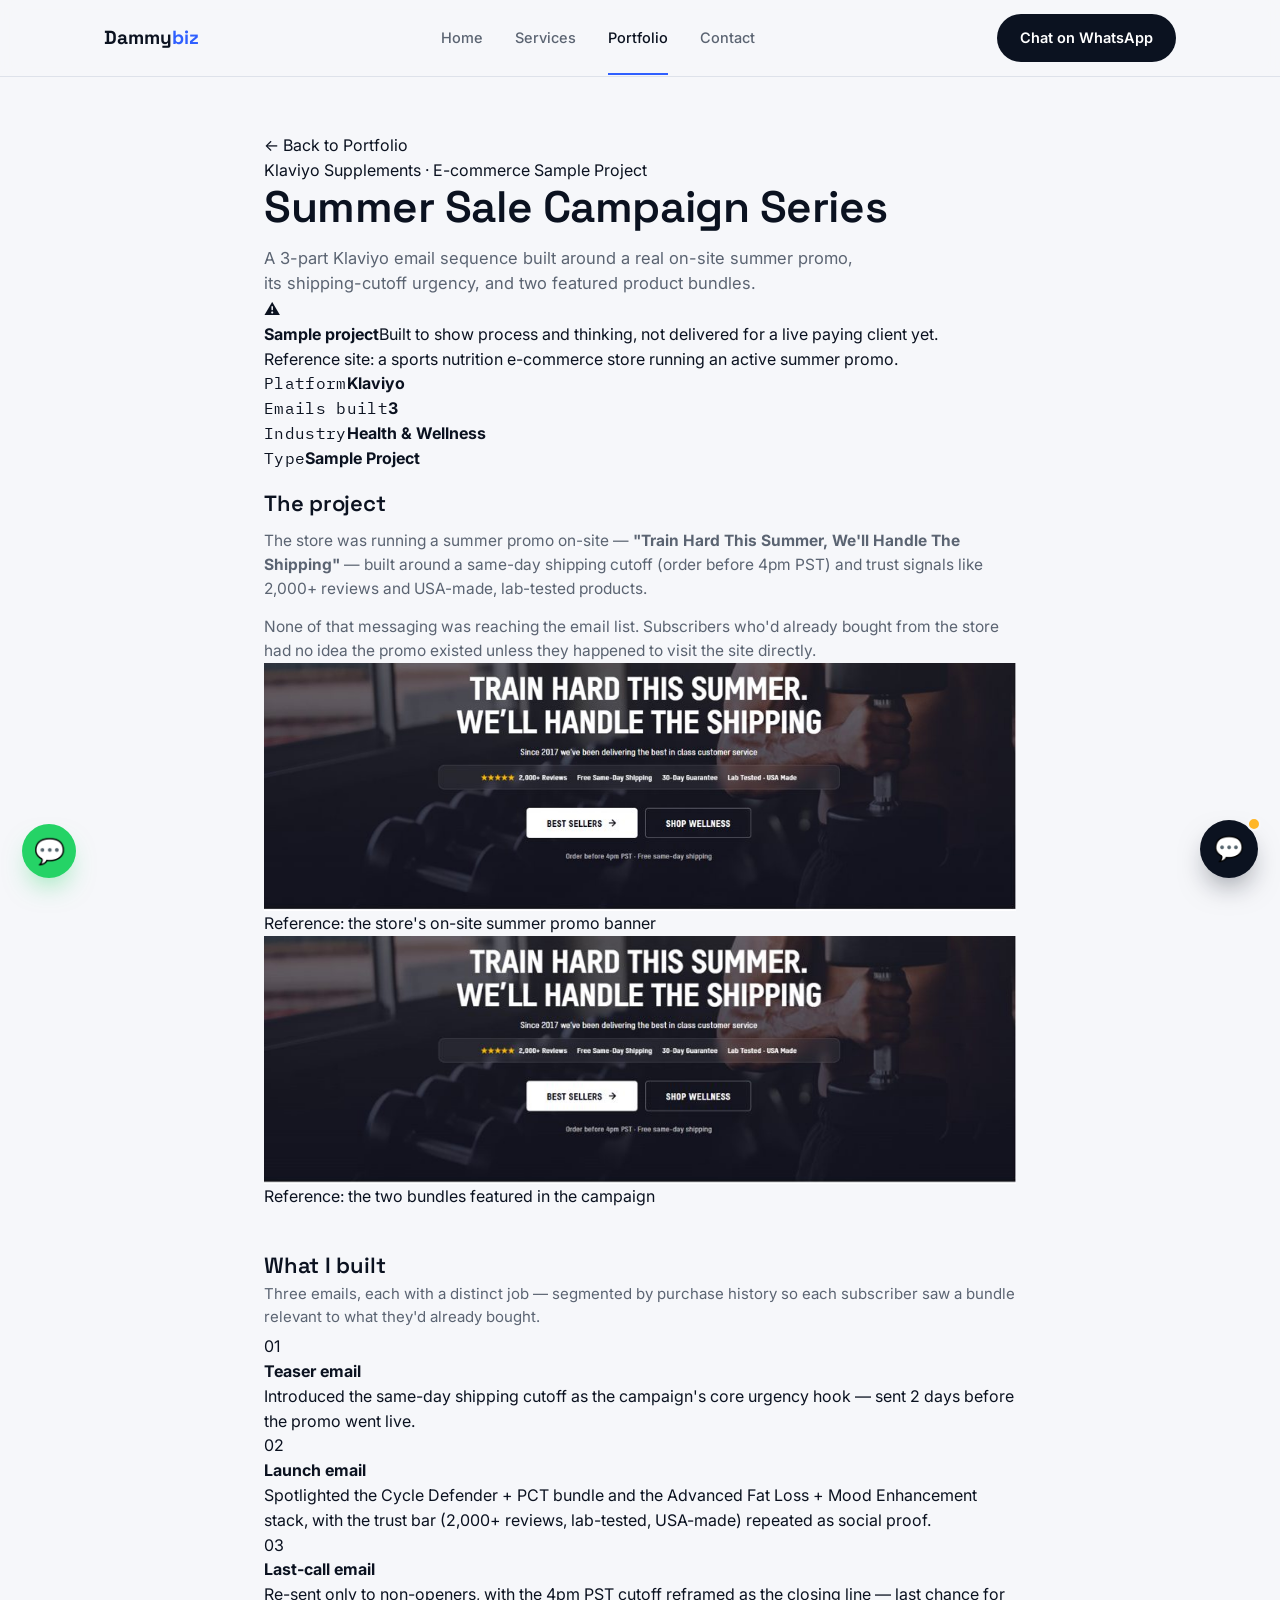
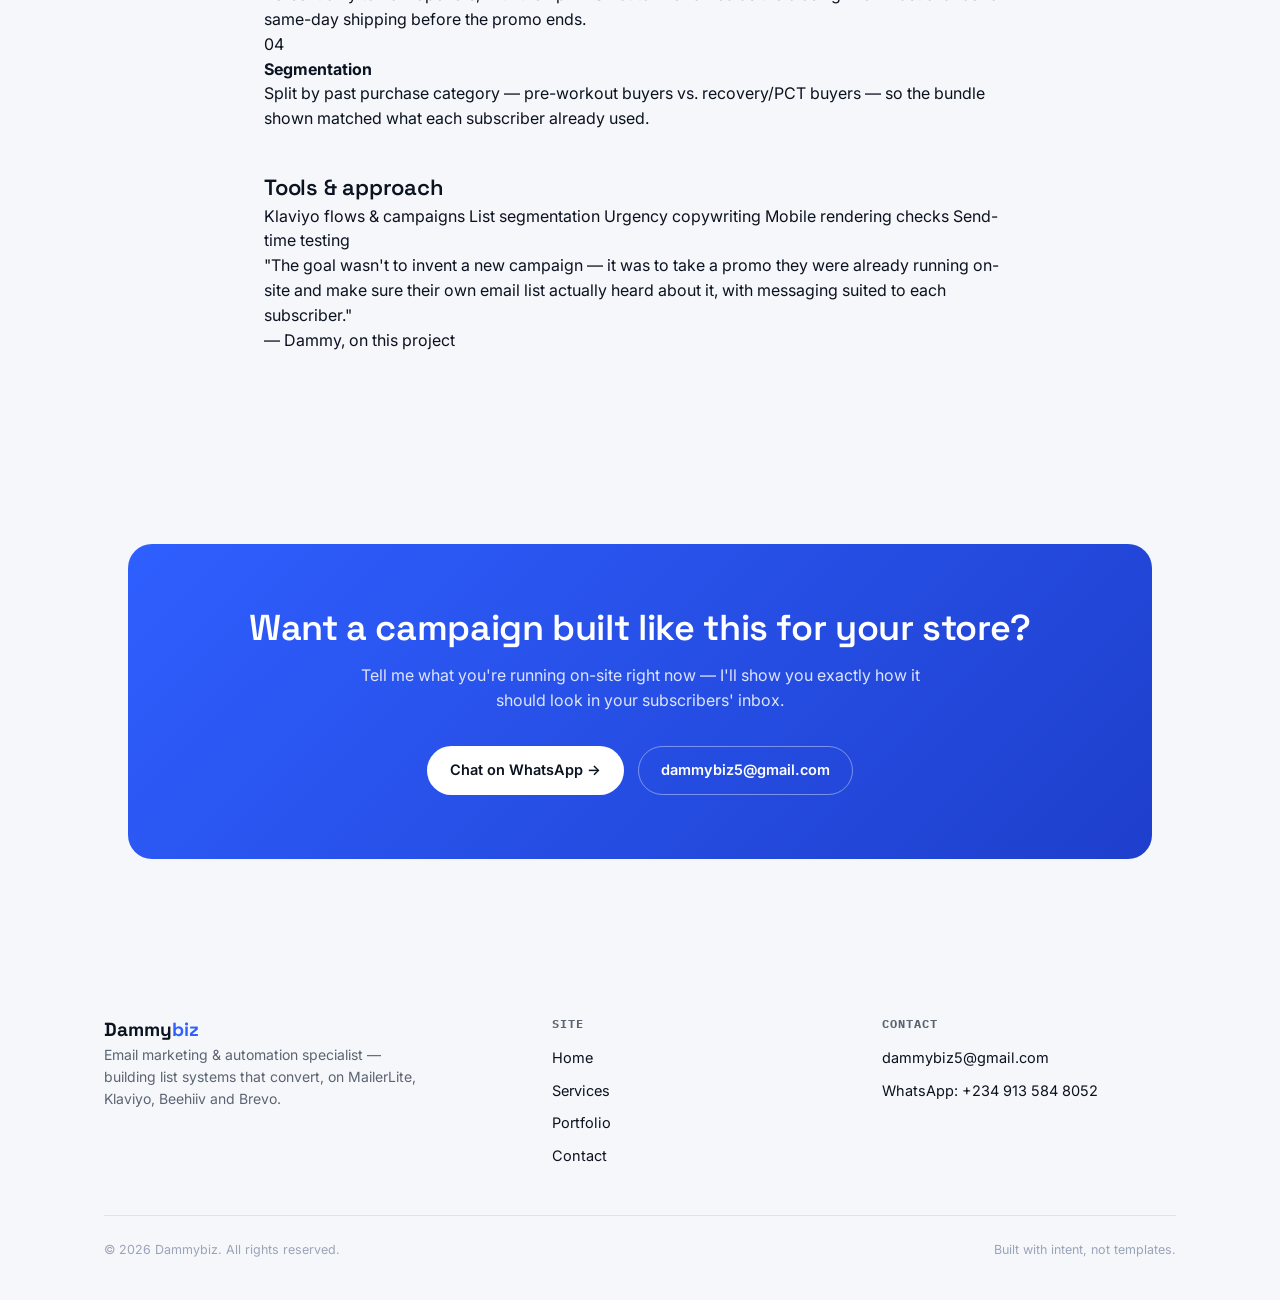
==== case-study-summer-campaign.html @ 9caca661 "Add files via upload" ====
<!DOCTYPE html>
<html lang="en">
<head>
<meta charset="UTF-8">
<meta name="viewport" content="width=device-width, initial-scale=1.0">
<title>Case Study: Summer Sale Campaign Series — Dammybiz</title>
<meta name="description" content="How a live on-site summer promo became a 3-part Klaviyo email campaign for a sports nutrition e-commerce store.">
<link rel="preconnect" href="https://fonts.googleapis.com">
<link rel="preconnect" href="https://fonts.gstatic.com" crossorigin>
<link href="https://fonts.googleapis.com/css2?family=Space+Grotesk:wght@400;500;600;700&family=Inter:wght@400;500;600;700&family=IBM+Plex+Mono:wght@400;500&display=swap" rel="stylesheet">
<link rel="stylesheet" href="styles.css">
</head>
<body>

<header>
  <nav class="wrap">
    <a href="index.html" class="logo">Dammy<span>biz</span></a>
    <div class="nav-links">
      <a href="index.html">Home</a>
      <a href="services.html">Services</a>
      <a href="portfolio.html" class="active">Portfolio</a>
      <a href="contact.html">Contact</a>
    </div>
    <a href="https://wa.me/2349135848052" class="btn btn-primary nav-cta">Chat on WhatsApp</a>
  </nav>
</header>

<section class="page-hero">
  <div class="wrap" style="max-width:800px;">
    <a href="portfolio.html" class="back-link">← Back to Portfolio</a>

    <div class="cs-tags">
      <span class="tag">Klaviyo</span>
      <span class="tag">Supplements · E-commerce</span>
      <span class="tag warn">Sample Project</span>
    </div>

    <h1>Summer Sale Campaign Series</h1>
    <p>A 3-part Klaviyo email sequence built around a real on-site summer promo, its shipping-cutoff urgency, and two featured product bundles.</p>

    <div class="sample-banner">
      <span>⚠️</span>
      <div><strong>Sample project</strong>Built to show process and thinking, not delivered for a live paying client yet. Reference site: a sports nutrition e-commerce store running an active summer promo.</div>
    </div>

    <div class="stat-row">
      <div class="stat-cell"><span class="mono">Platform</span><strong>Klaviyo</strong></div>
      <div class="stat-cell"><span class="mono">Emails built</span><strong>3</strong></div>
      <div class="stat-cell"><span class="mono">Industry</span><strong>Health &amp; Wellness</strong></div>
      <div class="stat-cell"><span class="mono">Type</span><strong>Sample Project</strong></div>
    </div>
  </div>
</section>

<section style="padding-top:0;">
  <div class="wrap" style="max-width:800px;">

    <h2 style="font-size:22px;margin-bottom:14px;">The project</h2>
    <p style="color:var(--slate);font-size:15.5px;margin-bottom:14px;">The store was running a summer promo on-site — <strong>"Train Hard This Summer, We'll Handle The Shipping"</strong> — built around a same-day shipping cutoff (order before 4pm PST) and trust signals like 2,000+ reviews and USA-made, lab-tested products.</p>
    <p style="color:var(--slate);font-size:15.5px;">None of that messaging was reaching the email list. Subscribers who'd already bought from the store had no idea the promo existed unless they happened to visit the site directly.</p>

    <div class="cs-shot">
      <img src="[data-uri]" alt="Prime Sports Nutrition summer promo hero banner">
    </div>
    <div class="cs-shot-cap">Reference: the store's on-site summer promo banner</div>

    <div class="cs-shot">
      <img src="[data-uri]" alt="Prime Sports Nutrition bundle product pages">
    </div>
    <div class="cs-shot-cap">Reference: the two bundles featured in the campaign</div>

    <h2 style="font-size:22px;margin:44px 0 4px;">What I built</h2>
    <p style="color:var(--slate);font-size:15px;margin-bottom:6px;">Three emails, each with a distinct job — segmented by purchase history so each subscriber saw a bundle relevant to what they'd already bought.</p>

    <div class="built-grid">
      <div class="built-item">
        <div class="num">01</div>
        <div><strong>Teaser email</strong><p>Introduced the same-day shipping cutoff as the campaign's core urgency hook — sent 2 days before the promo went live.</p></div>
      </div>
      <div class="built-item">
        <div class="num">02</div>
        <div><strong>Launch email</strong><p>Spotlighted the Cycle Defender + PCT bundle and the Advanced Fat Loss + Mood Enhancement stack, with the trust bar (2,000+ reviews, lab-tested, USA-made) repeated as social proof.</p></div>
      </div>
      <div class="built-item">
        <div class="num">03</div>
        <div><strong>Last-call email</strong><p>Re-sent only to non-openers, with the 4pm PST cutoff reframed as the closing line — last chance for same-day shipping before the promo ends.</p></div>
      </div>
      <div class="built-item">
        <div class="num">04</div>
        <div><strong>Segmentation</strong><p>Split by past purchase category — pre-workout buyers vs. recovery/PCT buyers — so the bundle shown matched what each subscriber already used.</p></div>
      </div>
    </div>

    <h2 style="font-size:22px;margin:44px 0 4px;">Tools &amp; approach</h2>
    <div class="chip-row">
      <span class="chip">Klaviyo flows &amp; campaigns</span>
      <span class="chip">List segmentation</span>
      <span class="chip">Urgency copywriting</span>
      <span class="chip">Mobile rendering checks</span>
      <span class="chip">Send-time testing</span>
    </div>

    <div class="cs-quote">
      <p>"The goal wasn't to invent a new campaign — it was to take a promo they were already running on-site and make sure their own email list actually heard about it, with messaging suited to each subscriber."</p>
      <div class="who">— Dammy, on this project</div>
    </div>

  </div>
</section>

<section id="contact-teaser">
  <div class="wrap">
    <div class="booking">
      <div class="booking-inner">
        <h2>Want a campaign built like this for your store?</h2>
        <p>Tell me what you're running on-site right now — I'll show you exactly how it should look in your subscribers' inbox.</p>
        <div class="booking-ctas">
          <a href="https://wa.me/2349135848052" class="btn btn-primary">Chat on WhatsApp →</a>
          <a href="mailto:dammybiz5@gmail.com" class="btn btn-ghost">dammybiz5@gmail.com</a>
        </div>
      </div>
    </div>
  </div>
</section>

<footer>
  <div class="wrap">
    <div class="footer-grid">
      <div>
        <a href="index.html" class="logo">Dammy<span>biz</span></a>
        <p>Email marketing &amp; automation specialist — building list systems that convert, on MailerLite, Klaviyo, Beehiiv and Brevo.</p>
      </div>
      <div>
        <h4>Site</h4>
        <ul>
          <li><a href="index.html">Home</a></li>
          <li><a href="services.html">Services</a></li>
          <li><a href="portfolio.html">Portfolio</a></li>
          <li><a href="contact.html">Contact</a></li>
        </ul>
      </div>
      <div>
        <h4>Contact</h4>
        <ul>
          <li><a href="mailto:dammybiz5@gmail.com">dammybiz5@gmail.com</a></li>
          <li><a href="https://wa.me/2349135848052">WhatsApp: +234 913 584 8052</a></li>
        </ul>
      </div>
    </div>
    <div class="footer-bottom">
      <span>© 2026 Dammybiz. All rights reserved.</span>
      <span>Built with intent, not templates.</span>
    </div>
  </div>
</footer>

<a href="https://wa.me/2349135848052" class="wa-float" aria-label="Chat on WhatsApp">💬</a>

<button class="chat-toggle" id="chatToggle" aria-label="Open chat">
  💬<span class="badge-ping"></span>
</button>

<div class="chat-panel" id="chatPanel">
  <div class="chat-head">
    <div class="av"><img src="dammy.jpg" alt="Dammy"></div>
    <div class="info">
      <strong>Dammybiz</strong>
      <span>Usually replies within a few hours</span>
    </div>
    <button class="chat-close" id="chatClose" aria-label="Close chat">✕</button>
  </div>
  <div class="chat-body" id="chatBody">
    <div class="msg bot">Hey 👋 I'm Dammy's assistant. Ask me about email marketing services, platforms, pricing or timelines — or hit WhatsApp for a real-time chat with Dammy himself.</div>
  </div>
  <div class="chat-input-row">
    <input type="text" id="chatInput" placeholder="Type a message..." autocomplete="off">
    <button class="chat-send" id="chatSend" aria-label="Send message">➤</button>
  </div>
</div>

<script src="script.js"></script>
</body>
</html>
---- styles.css ----
:root{
    --ink:#0B1220;
    --paper:#F6F7FA;
    --paper-2:#EEF1F6;
    --indigo:#2F5FFF;
    --indigo-dark:#1E3FCC;
    --amber:#FFB627;
    --slate:#5B6472;
    --line:#DEE2EA;
    --white:#FFFFFF;
    --radius:14px;
  }
  *{box-sizing:border-box;margin:0;padding:0;}
  html{scroll-behavior:smooth;}
  body{
    background:var(--paper);
    color:var(--ink);
    font-family:'Inter',sans-serif;
    line-height:1.55;
    -webkit-font-smoothing:antialiased;
  }
  h1,h2,h3{
    font-family:'Space Grotesk',sans-serif;
    font-weight:600;
    letter-spacing:-0.01em;
    line-height:1.12;
  }
  .mono{
    font-family:'IBM Plex Mono',monospace;
    letter-spacing:0.02em;
  }
  a{color:inherit;text-decoration:none;}
  img{max-width:100%;display:block;}
  .wrap{max-width:1120px;margin:0 auto;padding:0 24px;}
  .eyebrow{
    font-family:'IBM Plex Mono',monospace;
    font-size:12.5px;
    text-transform:uppercase;
    letter-spacing:0.12em;
    color:var(--indigo);
    display:flex;
    align-items:center;
    gap:8px;
    margin-bottom:16px;
  }
  .eyebrow::before{content:"";width:7px;height:7px;border-radius:50%;background:var(--amber);flex:none;}

  /* NAV */
  header{
    position:sticky;top:0;z-index:50;
    background:rgba(246,247,250,0.86);
    backdrop-filter:blur(10px);
    border-bottom:1px solid var(--line);
  }
  nav.wrap{
    display:flex;align-items:center;justify-content:space-between;
    height:76px;
  }
  .logo{
    font-family:'Space Grotesk',sans-serif;
    font-weight:700;font-size:19px;
  }
  .logo span{color:var(--indigo);}
  .nav-links{display:flex;gap:32px;font-size:14.5px;font-weight:500;color:var(--slate);}
  .nav-links a:hover{color:var(--ink);}
  .btn{
    display:inline-flex;align-items:center;gap:8px;
    padding:12px 22px;
    border-radius:999px;
    font-weight:600;font-size:14.5px;
    cursor:pointer;border:1px solid transparent;
    transition:transform .15s ease, box-shadow .15s ease, background .15s ease;
    white-space:nowrap;
  }
  .btn-primary{background:var(--ink);color:var(--white);}
  .btn-primary:hover{background:var(--indigo-dark);transform:translateY(-1px);}
  .btn-ghost{background:transparent;color:var(--ink);border-color:var(--line);}
  .btn-ghost:hover{border-color:var(--ink);}
  .nav-cta{display:none;}
  @media(min-width:860px){.nav-cta{display:inline-flex;}}
  .nav-links{display:none;}
  @media(min-width:860px){.nav-links{display:flex;}}

  /* HERO */
  .hero{padding:72px 0 100px;position:relative;overflow:hidden;}
  .hero::before{
    content:"";position:absolute;top:-160px;right:-160px;width:520px;height:520px;
    background:radial-gradient(circle, rgba(47,95,255,0.10), transparent 70%);
    pointer-events:none;
  }
  .hero-grid{display:grid;grid-template-columns:1fr;gap:56px;align-items:center;}
  @media(min-width:940px){.hero-grid{grid-template-columns:1.05fr 0.95fr;}}
  .hero h1{font-size:clamp(34px,5vw,54px);margin-bottom:22px;}
  .hero h1 em{
    font-style:normal;color:var(--indigo);
    position:relative;
  }
  .hero p.lead{font-size:18px;color:var(--slate);max-width:520px;margin-bottom:34px;}
  .hero-ctas{display:flex;flex-wrap:wrap;gap:14px;margin-bottom:44px;}
  .trust-row{display:flex;flex-wrap:wrap;gap:28px;}
  .trust-item{display:flex;flex-direction:column;gap:2px;}
  .trust-item .mono{font-size:12px;color:var(--slate);text-transform:uppercase;}
  .trust-item strong{font-family:'Space Grotesk',sans-serif;font-size:15px;}

  /* hero visual: inbox mockup */
  .inbox-card{
    background:var(--white);
    border:1px solid var(--line);
    border-radius:20px;
    padding:22px;
    box-shadow:0 24px 60px -20px rgba(11,18,32,0.18);
    position:relative;
  }
  .inbox-head{display:flex;align-items:center;justify-content:space-between;margin-bottom:16px;}
  .inbox-head .dots{display:flex;gap:6px;}
  .inbox-head .dots span{width:9px;height:9px;border-radius:50%;background:var(--line);}
  .inbox-head .mono{font-size:12px;color:var(--slate);}
  .mail-row{
    display:flex;gap:14px;align-items:flex-start;
    padding:14px 12px;border-radius:12px;
    border:1px solid transparent;
  }
  .mail-row + .mail-row{border-top:1px solid var(--paper-2);}
  .mail-row.active{background:var(--paper-2);border-color:var(--line);}
  .mail-avatar{
    width:36px;height:36px;border-radius:9px;flex:none;
    background:var(--indigo);color:#fff;
    display:flex;align-items:center;justify-content:center;
    font-family:'Space Grotesk',sans-serif;font-weight:700;font-size:14px;
  }
  .mail-body{flex:1;min-width:0;}
  .mail-top{display:flex;justify-content:space-between;gap:8px;}
  .mail-sender{font-weight:600;font-size:13.5px;}
  .mail-time{font-size:11.5px;color:var(--slate);flex:none;}
  .mail-subject{font-size:13.5px;margin-top:2px;color:var(--ink);}
  .mail-preview{font-size:12.5px;color:var(--slate);margin-top:2px;white-space:nowrap;overflow:hidden;text-overflow:ellipsis;}
  .pill{
    display:inline-flex;align-items:center;gap:6px;
    font-family:'IBM Plex Mono',monospace;font-size:11px;
    padding:4px 9px;border-radius:999px;margin-top:10px;
    background:rgba(47,95,255,0.10);color:var(--indigo-dark);
  }
  .pill.gold{background:rgba(255,182,39,0.18);color:#8A5B00;}
  .headshot-tag{
    position:absolute;bottom:-18px;left:24px;
    display:flex;align-items:center;gap:10px;
    background:var(--ink);color:#fff;padding:8px 14px 8px 8px;
    border-radius:999px;box-shadow:0 14px 30px -12px rgba(11,18,32,0.5);
  }
  .headshot-tag img{width:34px;height:34px;border-radius:50%;object-fit:cover;object-position:top;}
  .headshot-tag .txt{font-size:12.5px;line-height:1.2;}
  .headshot-tag .txt strong{display:block;font-size:13px;}

  /* HERO PHOTO */
  .hero-visual{position:relative;padding:0 10px 40px;}
  .photo-frame{
    border-radius:24px;overflow:hidden;
    aspect-ratio:4/5;
    background:linear-gradient(160deg, var(--indigo) 0%, var(--ink) 100%);
    box-shadow:0 30px 70px -24px rgba(11,18,32,0.35);
  }
  .photo-frame img{width:100%;height:100%;object-fit:cover;object-position:top center;}
  .float-badge{
    position:absolute;top:22px;right:-6px;
    background:#fff;border:1px solid var(--line);
    padding:9px 16px;border-radius:999px;
    font-family:'IBM Plex Mono',monospace;font-size:12px;font-weight:500;
    display:flex;align-items:center;gap:8px;
    box-shadow:0 14px 30px -14px rgba(11,18,32,0.3);
  }
  .dot-live{width:8px;height:8px;border-radius:50%;background:#22C55E;flex:none;box-shadow:0 0 0 4px rgba(34,197,94,0.18);}
  .float-card.mini-inbox{
    position:absolute;left:-18px;bottom:14px;width:min(280px,72%);
    background:#fff;border:1px solid var(--line);border-radius:16px;
    padding:12px;box-shadow:0 24px 50px -20px rgba(11,18,32,0.28);
  }
  @media(max-width:520px){
    .float-card.mini-inbox{left:8px;right:8px;width:auto;}
    .float-badge{right:8px;}
  }

  section{padding:96px 0;}
  .section-head{max-width:640px;margin-bottom:52px;}
  .section-head h2{font-size:clamp(26px,3.4vw,38px);}
  .section-head p{color:var(--slate);font-size:16px;margin-top:14px;}

  /* ABOUT / PHOTO */
  .about{background:var(--white);border-top:1px solid var(--line);}
  .about-grid{display:grid;grid-template-columns:1fr;gap:44px;align-items:center;}
  @media(min-width:900px){.about-grid{grid-template-columns:0.8fr 1.2fr;}}
  .about-photo{position:relative;max-width:360px;}
  .about-photo img{
    width:100%;aspect-ratio:4/5;object-fit:cover;object-position:top;
    border-radius:20px;border:1px solid var(--line);
    box-shadow:0 30px 70px -30px rgba(11,18,32,0.35);
  }
  .about-photo .badge{
    position:absolute;bottom:-16px;right:-16px;
    background:var(--ink);color:#fff;padding:10px 16px;border-radius:14px;
    font-family:'IBM Plex Mono',monospace;font-size:12px;
    box-shadow:0 14px 30px -12px rgba(11,18,32,0.5);
  }
  .about-copy h2{font-size:clamp(24px,3.2vw,32px);margin-bottom:16px;}
  .about-copy p{color:var(--slate);font-size:15.5px;margin-bottom:14px;max-width:520px;}
  .about-copy .sign{font-family:'Space Grotesk',sans-serif;font-weight:600;margin-top:18px;}

  .nav-links a.active{color:var(--ink);position:relative;}
  .nav-links a.active::after{content:"";position:absolute;left:0;right:0;bottom:-26px;height:2px;background:var(--indigo);}

  /* PORTFOLIO */
  .page-hero{padding:56px 0 20px;}
  .page-hero h1{font-size:clamp(30px,4.4vw,44px);margin-bottom:14px;}
  .page-hero p{color:var(--slate);font-size:16.5px;max-width:600px;}
  .portfolio-grid{display:grid;grid-template-columns:1fr;gap:22px;}
  @media(min-width:720px){.portfolio-grid{grid-template-columns:repeat(2,1fr);}}
  .portfolio-card{
    border:1px solid var(--line);border-radius:var(--radius);overflow:hidden;background:var(--white);
  }
  .portfolio-thumb{
    height:170px;display:flex;align-items:center;justify-content:center;
    background:linear-gradient(135deg,#2F5FFF,#0B1220);color:rgba(255,255,255,0.85);
    font-family:'IBM Plex Mono',monospace;font-size:12px;letter-spacing:0.08em;text-transform:uppercase;
    border-bottom:1px dashed rgba(255,255,255,0.25);
  }
  .portfolio-body{padding:22px 22px 24px;}
  .portfolio-body .tag{
    font-family:'IBM Plex Mono',monospace;font-size:11px;color:var(--indigo-dark);
    background:rgba(47,95,255,0.08);display:inline-block;padding:3px 8px;border-radius:6px;margin-bottom:12px;
  }
  .portfolio-body h3{font-size:17.5px;margin-bottom:8px;}
  .portfolio-body p{color:var(--slate);font-size:14px;}

  /* PROBLEM */
  .problem{background:var(--white);border-top:1px solid var(--line);border-bottom:1px solid var(--line);}
  .problem-grid{display:grid;grid-template-columns:1fr;gap:20px;}
  @media(min-width:760px){.problem-grid{grid-template-columns:repeat(3,1fr);}}
  .problem-card{
    background:var(--paper);border:1px solid var(--line);border-radius:var(--radius);
    padding:28px 24px;
  }
  .problem-card .tag{
    font-family:'IBM Plex Mono',monospace;font-size:11px;color:#B4300F;
    background:rgba(180,48,15,0.08);display:inline-block;padding:3px 8px;border-radius:6px;margin-bottom:16px;
  }
  .problem-card h3{font-size:18px;margin-bottom:10px;}
  .problem-card p{color:var(--slate);font-size:14.5px;}

  /* SERVICES */
  .service-grid{display:grid;grid-template-columns:1fr;gap:18px;}
  @media(min-width:700px){.service-grid{grid-template-columns:repeat(2,1fr);}}
  @media(min-width:1020px){.service-grid{grid-template-columns:repeat(3,1fr);}}
  .service-card{
    background:var(--white);border:1px solid var(--line);border-radius:var(--radius);
    padding:28px 24px;transition:transform .18s ease, box-shadow .18s ease, border-color .18s ease;
  }
  .service-card:hover{transform:translateY(-3px);box-shadow:0 20px 40px -24px rgba(11,18,32,0.25);border-color:#c9cfdb;}
  .service-num{font-family:'IBM Plex Mono',monospace;font-size:12px;color:var(--indigo);margin-bottom:14px;}
  .service-card h3{font-size:17.5px;margin-bottom:10px;}
  .service-card p{color:var(--slate);font-size:14.5px;}
  .platform-strip{
    margin-top:56px;padding-top:36px;border-top:1px solid var(--line);
    display:flex;flex-wrap:wrap;align-items:center;gap:14px 30px;
  }
  .platform-strip .mono{font-size:12px;color:var(--slate);text-transform:uppercase;}
  .platform-strip strong{font-family:'Space Grotesk',sans-serif;font-size:16px;}

  /* WHY */
  .why{background:var(--ink);color:#fff;}
  .why .section-head p{color:#9AA4B8;}
  .why-grid{display:grid;grid-template-columns:1fr;gap:44px;align-items:center;}
  @media(min-width:900px){.why-grid{grid-template-columns:1fr 1fr;}}
  .why-list{display:flex;flex-direction:column;gap:20px;}
  .why-item{display:flex;gap:14px;align-items:flex-start;}
  .why-item .check{
    width:22px;height:22px;border-radius:50%;background:var(--indigo);flex:none;
    display:flex;align-items:center;justify-content:center;font-size:12px;margin-top:2px;
  }
  .why-item p{color:#C7CEDC;font-size:15px;}
  .why-item strong{display:block;color:#fff;font-size:15.5px;margin-bottom:2px;}
  .why-quote{
    background:#131C2E;border:1px solid #263049;border-radius:var(--radius);padding:30px;
  }
  .why-quote p{font-size:16px;color:#DCE1EC;font-style:italic;}
  .why-quote .who{margin-top:18px;font-size:13px;color:#8891A4;font-style:normal;}

  /* TESTIMONIALS PLACEHOLDER */
  .testimonial-grid{display:grid;grid-template-columns:1fr;gap:18px;}
  @media(min-width:760px){.testimonial-grid{grid-template-columns:repeat(3,1fr);}}
  .testimonial-card{
    border:1.5px dashed var(--line);border-radius:var(--radius);
    padding:30px 24px;text-align:center;color:var(--slate);
    display:flex;flex-direction:column;align-items:center;gap:10px;
  }
  .testimonial-card .icon{width:34px;height:34px;border-radius:50%;background:var(--paper-2);display:flex;align-items:center;justify-content:center;font-size:15px;}
  .testimonial-card p{font-size:13.5px;}
  .testimonial-card .mono{font-size:11px;color:#9AA4B8;}

  /* FAQ */
  .faq{background:var(--white);border-top:1px solid var(--line);}
  .faq-list{max-width:760px;}
  .faq-item{border-bottom:1px solid var(--line);}
  .faq-q{
    width:100%;text-align:left;background:none;border:none;cursor:pointer;
    padding:22px 4px;display:flex;justify-content:space-between;align-items:center;gap:16px;
    font-family:'Space Grotesk',sans-serif;font-size:16.5px;font-weight:600;color:var(--ink);
  }
  .faq-q .plus{font-size:20px;color:var(--indigo);transition:transform .2s ease;flex:none;}
  .faq-item.open .plus{transform:rotate(45deg);}
  .faq-a{max-height:0;overflow:hidden;transition:max-height .25s ease;}
  .faq-a p{padding:0 4px 22px;color:var(--slate);font-size:14.5px;max-width:640px;}

  /* BOOKING */
  .booking{
    background:linear-gradient(135deg, var(--indigo) 0%, var(--indigo-dark) 100%);
    color:#fff;border-radius:24px;margin:0 24px;
  }
  .booking-inner{max-width:1120px;margin:0 auto;padding:64px 40px;text-align:center;}
  .booking h2{font-size:clamp(26px,3.6vw,36px);margin-bottom:14px;}
  .booking p{color:#DCE4FF;font-size:16px;max-width:560px;margin:0 auto 34px;}
  .booking .btn-primary{background:#fff;color:var(--ink);}
  .booking .btn-primary:hover{background:var(--amber);color:var(--ink);}
  .booking .btn-ghost{border-color:rgba(255,255,255,0.4);color:#fff;}
  .booking .btn-ghost:hover{border-color:#fff;background:rgba(255,255,255,0.08);}
  .booking-ctas{display:flex;flex-wrap:wrap;gap:14px;justify-content:center;}

  footer{padding:60px 0 40px;}
  .footer-grid{display:grid;grid-template-columns:1fr;gap:36px;}
  @media(min-width:760px){.footer-grid{grid-template-columns:1.4fr 1fr 1fr;}}
  footer .logo{margin-bottom:12px;}
  footer p{color:var(--slate);font-size:14px;max-width:320px;}
  footer h4{font-family:'IBM Plex Mono',monospace;font-size:12px;text-transform:uppercase;letter-spacing:0.08em;color:var(--slate);margin-bottom:14px;}
  footer ul{list-style:none;display:flex;flex-direction:column;gap:10px;font-size:14.5px;}
  footer ul a:hover{color:var(--indigo);}
  .footer-bottom{border-top:1px solid var(--line);margin-top:48px;padding-top:24px;font-size:12.5px;color:#9AA4B8;display:flex;flex-wrap:wrap;justify-content:space-between;gap:10px;}

  .wa-float{
    position:fixed;bottom:22px;left:22px;z-index:60;
    width:54px;height:54px;border-radius:50%;
    background:#25D366;color:#fff;
    display:flex;align-items:center;justify-content:center;
    box-shadow:0 14px 28px -10px rgba(37,211,102,0.6);
    font-size:25px;
  }

  /* CHATBOT */
  .chat-toggle{
    position:fixed;bottom:22px;right:22px;z-index:60;
    width:58px;height:58px;border-radius:50%;
    background:var(--ink);color:#fff;border:none;cursor:pointer;
    display:flex;align-items:center;justify-content:center;font-size:24px;
    box-shadow:0 14px 30px -10px rgba(11,18,32,0.55);
  }
  .chat-toggle .badge-ping{
    position:absolute;top:-3px;right:-3px;width:14px;height:14px;border-radius:50%;
    background:var(--amber);border:2px solid var(--paper);
  }
  .chat-panel{
    position:fixed;bottom:92px;right:22px;z-index:61;
    width:min(360px,90vw);height:min(500px,70vh);
    background:#fff;border-radius:18px;border:1px solid var(--line);
    box-shadow:0 30px 70px -20px rgba(11,18,32,0.4);
    display:none;flex-direction:column;overflow:hidden;
  }
  .chat-panel.open{display:flex;}
  .chat-head{
    background:var(--ink);color:#fff;padding:16px 18px;
    display:flex;align-items:center;gap:10px;flex:none;
  }
  .chat-head .av{width:32px;height:32px;border-radius:9px;overflow:hidden;flex:none;}
  .chat-head .av img{width:100%;height:100%;object-fit:cover;object-position:top;}
  .chat-head .info strong{display:block;font-size:14px;font-family:'Space Grotesk',sans-serif;}
  .chat-head .info span{font-size:11.5px;color:#9AA4B8;display:flex;align-items:center;gap:5px;}
  .chat-head .info span::before{content:"";width:6px;height:6px;border-radius:50%;background:#22C55E;}
  .chat-close{margin-left:auto;background:none;border:none;color:#9AA4B8;font-size:18px;cursor:pointer;}
  .chat-body{flex:1;overflow-y:auto;padding:16px;display:flex;flex-direction:column;gap:12px;background:var(--paper);}
  .msg{max-width:82%;padding:10px 13px;border-radius:14px;font-size:13.5px;line-height:1.45;}
  .msg.bot{background:#fff;border:1px solid var(--line);align-self:flex-start;border-bottom-left-radius:4px;}
  .msg.user{background:var(--indigo);color:#fff;align-self:flex-end;border-bottom-right-radius:4px;}
  .msg.typing{display:flex;gap:4px;align-items:center;padding:12px 14px;}
  .msg.typing span{width:6px;height:6px;border-radius:50%;background:#B4BCCB;animation:blink 1.2s infinite ease-in-out;}
  .msg.typing span:nth-child(2){animation-delay:.2s;}
  .msg.typing span:nth-child(3){animation-delay:.4s;}
  @keyframes blink{0%,80%,100%{opacity:.3;}40%{opacity:1;}}
  .chat-input-row{display:flex;gap:8px;padding:12px;border-top:1px solid var(--line);flex:none;background:#fff;}
  .chat-input-row input{
    flex:1;border:1px solid var(--line);border-radius:999px;padding:10px 16px;
    font-family:'Inter',sans-serif;font-size:13.5px;outline:none;
  }
  .chat-input-row input:focus{border-color:var(--indigo);}
  .chat-send{
    width:38px;height:38px;border-radius:50%;background:var(--indigo);color:#fff;
    border:none;cursor:pointer;flex:none;font-size:15px;
  }
  .chat-send:disabled{opacity:.5;cursor:default;}

  @media(prefers-reduced-motion: reduce){*{transition:none!important;}}
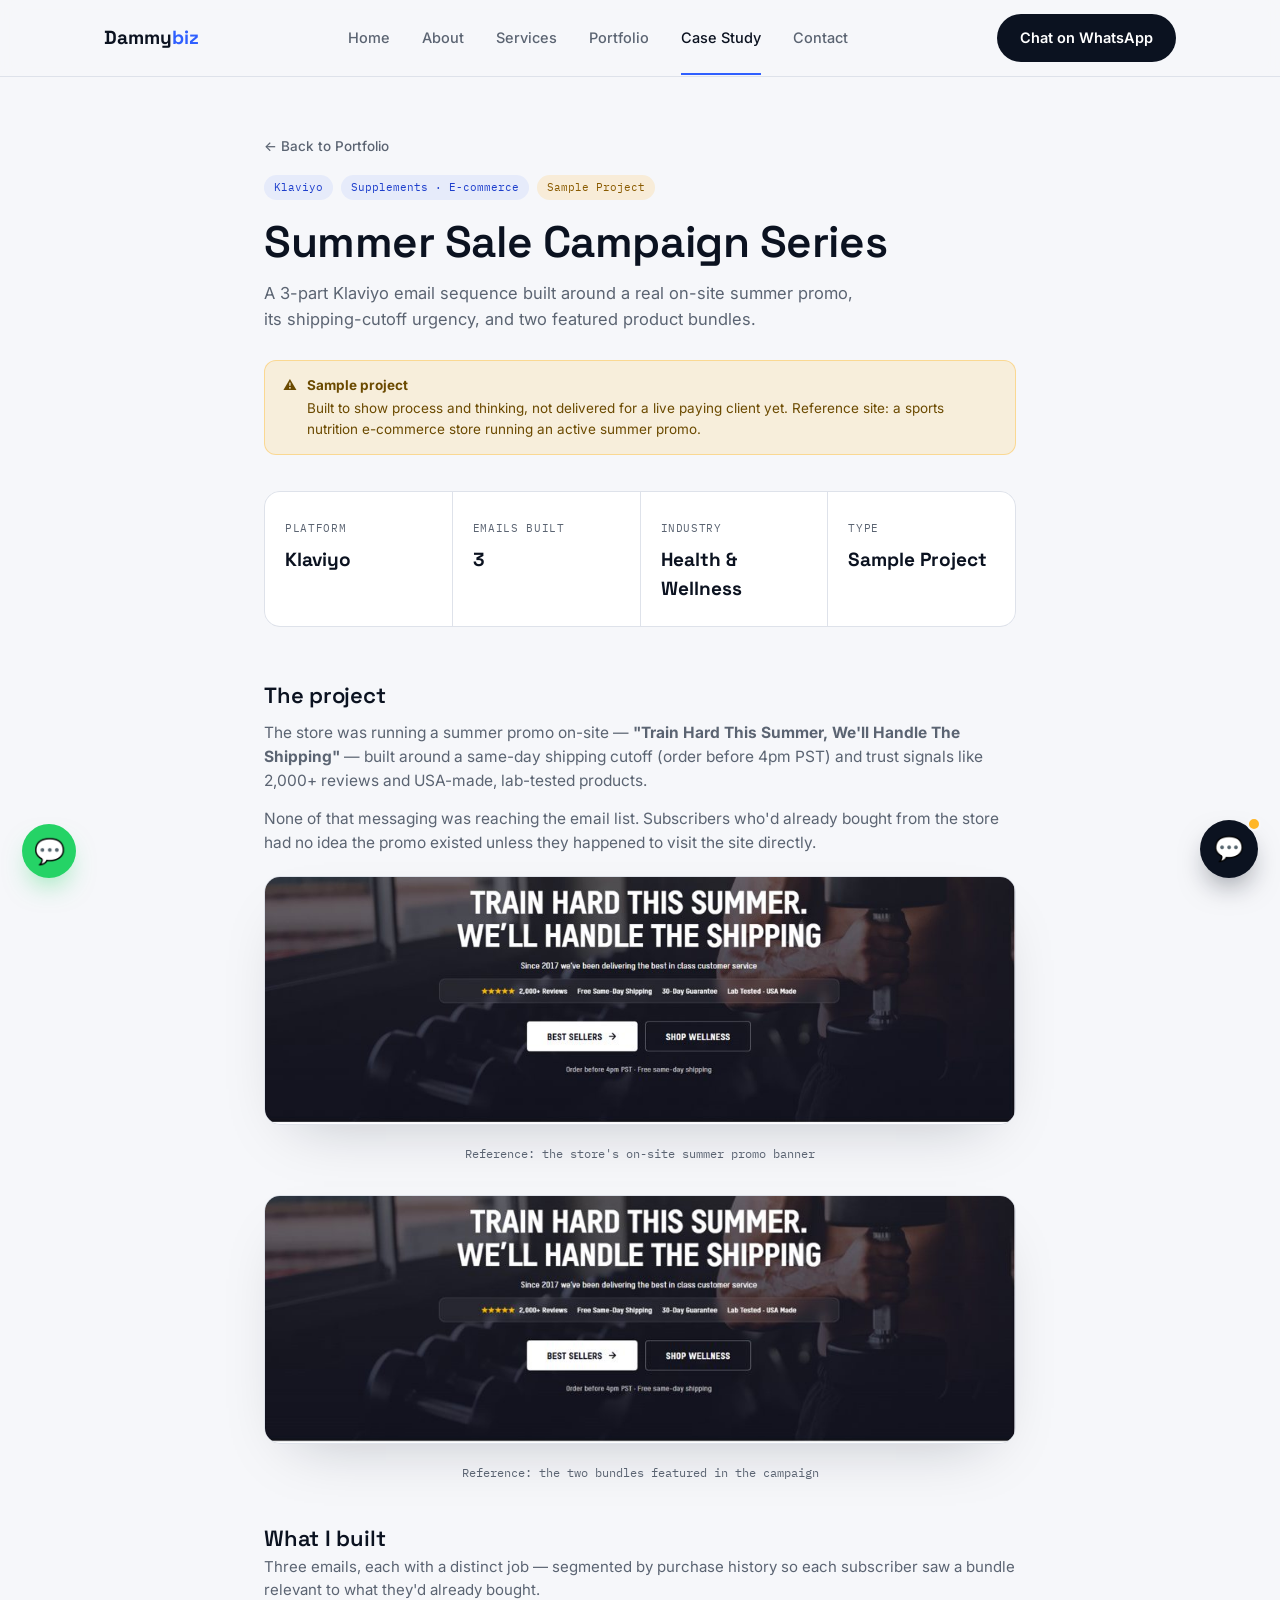
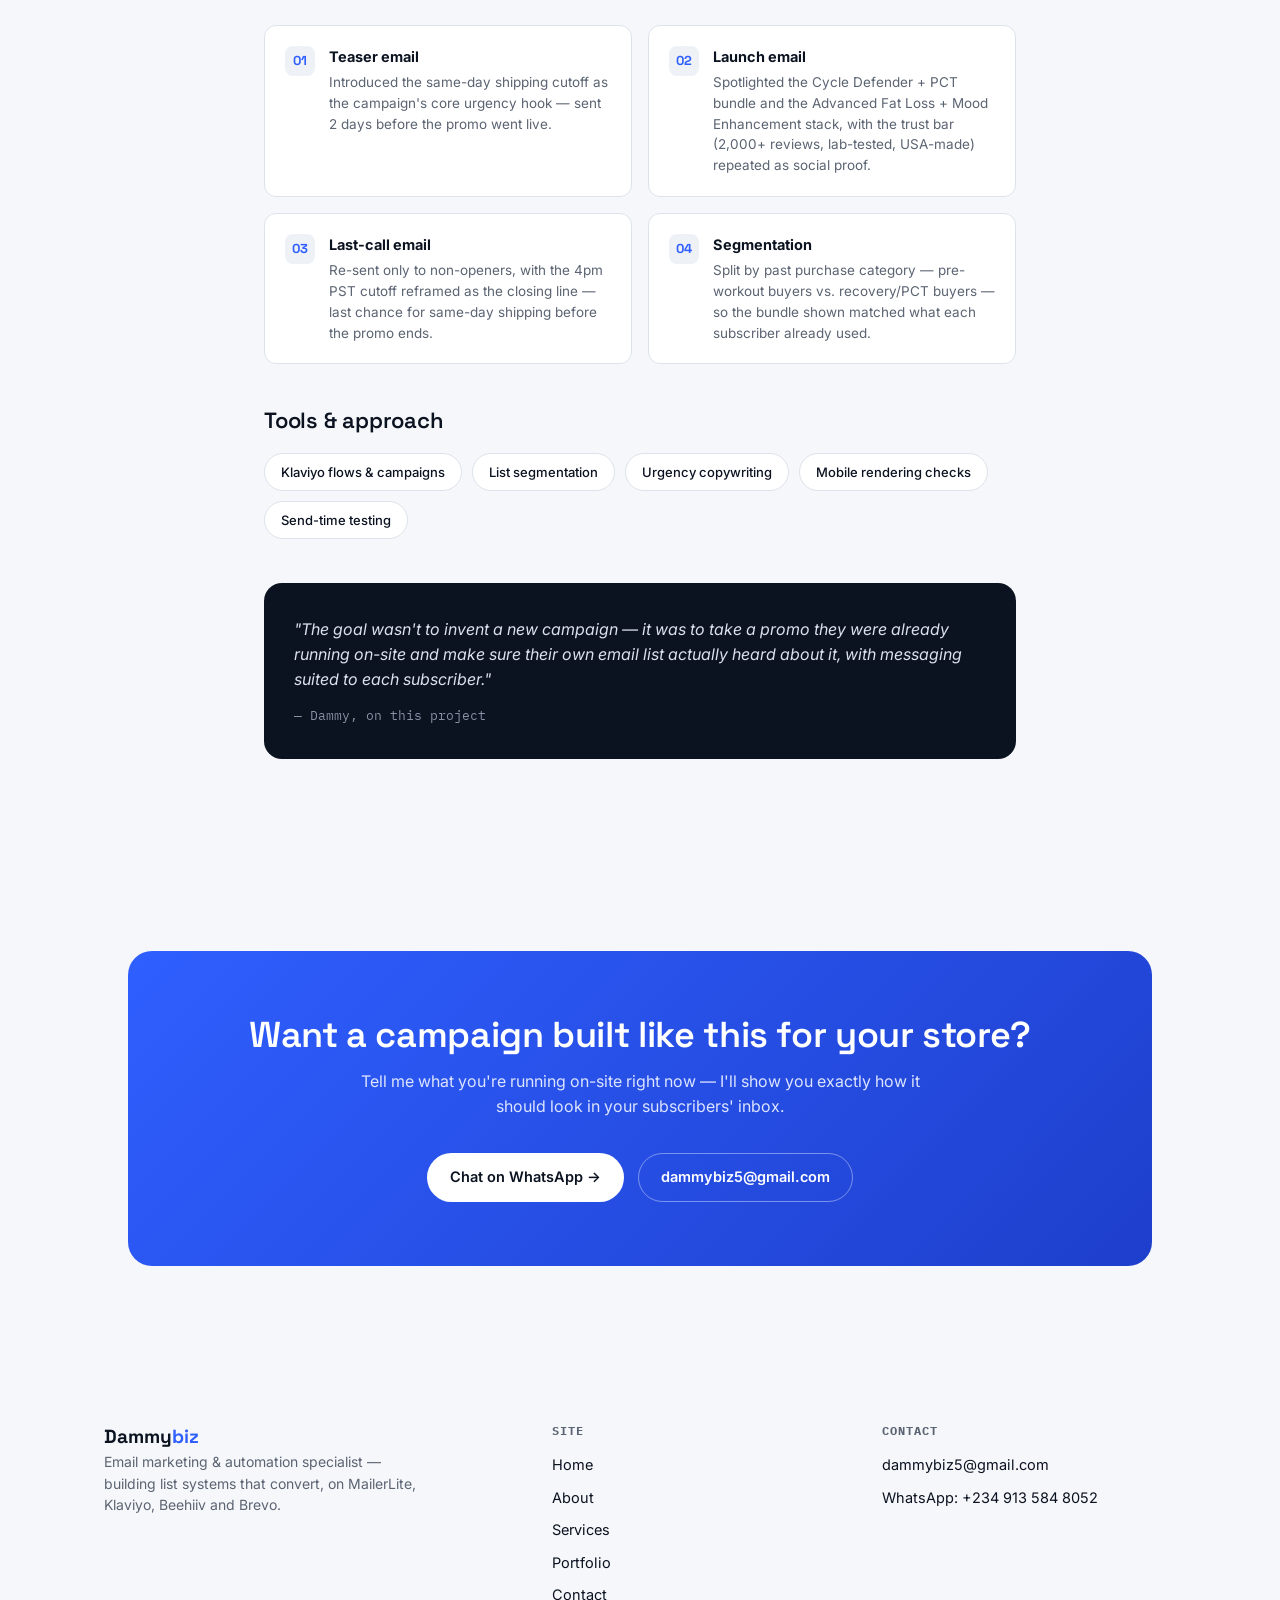
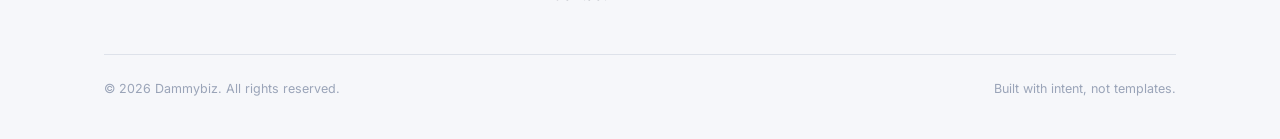
==== commit 0c827102: "Rename case-study-summer-campaign (2).html to case-study-summer-campaign.html" ====
--- a/case-study-summer-campaign.html
+++ b/case-study-summer-campaign.html
@@ -17,8 +17,10 @@
     <a href="index.html" class="logo">Dammy<span>biz</span></a>
     <div class="nav-links">
       <a href="index.html">Home</a>
+      <a href="about.html">About</a>
       <a href="services.html">Services</a>
-      <a href="portfolio.html" class="active">Portfolio</a>
+      <a href="portfolio.html">Portfolio</a>
+      <a href="case-study-summer-campaign.html" class="active">Case Study</a>
       <a href="contact.html">Contact</a>
     </div>
     <a href="https://wa.me/2349135848052" class="btn btn-primary nav-cta">Chat on WhatsApp</a>
@@ -134,6 +136,7 @@
         <h4>Site</h4>
         <ul>
           <li><a href="index.html">Home</a></li>
+          <li><a href="about.html">About</a></li>
           <li><a href="services.html">Services</a></li>
           <li><a href="portfolio.html">Portfolio</a></li>
           <li><a href="contact.html">Contact</a></li>
--- a/styles.css
+++ b/styles.css
@@ -394,4 +394,102 @@
   }
   .chat-send:disabled{opacity:.5;cursor:default;}
 
+  /* CASE STUDY DETAIL PAGE */
+  .back-link{
+    display:inline-flex;align-items:center;gap:6px;
+    font-size:13.5px;color:var(--slate);font-weight:500;margin-bottom:18px;
+  }
+  .back-link:hover{color:var(--indigo);}
+  .cs-tags{display:flex;flex-wrap:wrap;gap:8px;margin-bottom:18px;}
+  .cs-tags .tag{
+    font-family:'IBM Plex Mono',monospace;font-size:11px;color:var(--indigo-dark);
+    background:rgba(47,95,255,0.08);padding:4px 10px;border-radius:999px;
+  }
+  .cs-tags .tag.warn{color:#8A5B00;background:rgba(255,182,39,0.16);}
+  .sample-banner{
+    background:rgba(255,182,39,0.14);border:1px solid rgba(255,182,39,0.4);
+    border-radius:12px;padding:14px 18px;font-size:13.5px;color:#6B4A00;
+    display:flex;gap:10px;align-items:flex-start;margin:28px 0;
+  }
+  .sample-banner strong{display:block;margin-bottom:2px;color:#6B4A00;}
+  .stat-row{
+    display:grid;grid-template-columns:repeat(2,1fr);gap:1px;
+    background:var(--line);border:1px solid var(--line);border-radius:16px;overflow:hidden;
+    margin:36px 0;
+  }
+  @media(min-width:700px){.stat-row{grid-template-columns:repeat(4,1fr);}}
+  .stat-cell{background:#fff;padding:22px 20px;}
+  .stat-cell .mono{font-size:11px;color:var(--slate);text-transform:uppercase;letter-spacing:0.06em;}
+  .stat-cell strong{display:block;font-family:'Space Grotesk',sans-serif;font-size:19px;margin-top:6px;}
+  .cs-shot{
+    border:1px solid var(--line);border-radius:16px;overflow:hidden;margin:20px 0;
+    box-shadow:0 24px 60px -30px rgba(11,18,32,0.25);
+  }
+  .cs-shot img{width:100%;display:block;}
+  .cs-shot-cap{
+    font-family:'IBM Plex Mono',monospace;font-size:11.5px;color:var(--slate);
+    text-align:center;margin-top:10px;margin-bottom:32px;
+  }
+  .built-grid{display:grid;grid-template-columns:1fr;gap:16px;margin-top:24px;}
+  @media(min-width:700px){.built-grid{grid-template-columns:repeat(2,1fr);}}
+  .built-item{display:flex;gap:14px;align-items:flex-start;padding:20px;background:#fff;border:1px solid var(--line);border-radius:12px;}
+  .built-item .num{
+    width:30px;height:30px;border-radius:8px;background:var(--paper-2);color:var(--indigo);
+    display:flex;align-items:center;justify-content:center;font-family:'Space Grotesk',sans-serif;
+    font-weight:700;font-size:13px;flex:none;
+  }
+  .built-item strong{display:block;font-size:14.5px;margin-bottom:3px;}
+  .built-item p{font-size:13.5px;color:var(--slate);}
+  .chip-row{display:flex;flex-wrap:wrap;gap:10px;margin-top:20px;}
+  .chip{
+    font-size:13px;font-weight:500;padding:8px 16px;border-radius:999px;
+    background:#fff;border:1px solid var(--line);color:var(--ink);
+  }
+  .cs-quote{
+    background:var(--ink);color:#fff;border-radius:18px;padding:34px 30px;margin-top:44px;
+  }
+  .cs-quote p{font-size:16px;font-style:italic;color:#DCE1EC;}
+  .cs-quote .who{margin-top:14px;font-size:12.5px;color:#8891A4;font-family:'IBM Plex Mono',monospace;}
+
+  /* CALCULATOR */
+  .calc-card{
+    background:var(--white);border:1px solid var(--line);border-radius:20px;
+    padding:36px;display:grid;grid-template-columns:1fr;gap:28px;
+    box-shadow:0 24px 60px -30px rgba(11,18,32,0.15);
+  }
+  @media(min-width:800px){.calc-card{grid-template-columns:1fr 1fr;align-items:center;}}
+  .calc-inputs{display:flex;flex-direction:column;gap:18px;}
+  .calc-field label{display:block;font-family:'IBM Plex Mono',monospace;font-size:11.5px;text-transform:uppercase;color:var(--slate);margin-bottom:6px;}
+  .calc-field input{
+    width:100%;padding:12px 14px;border-radius:10px;border:1px solid var(--line);
+    font-family:'Inter',sans-serif;font-size:15px;outline:none;
+  }
+  .calc-field input:focus{border-color:var(--indigo);}
+  .calc-result{
+    background:var(--paper-2);border-radius:16px;padding:28px;text-align:center;
+  }
+  .calc-result .mono{font-size:11.5px;text-transform:uppercase;color:var(--slate);letter-spacing:0.06em;}
+  .calc-result strong{
+    display:block;font-family:'Space Grotesk',sans-serif;font-size:40px;color:var(--indigo-dark);
+    margin:10px 0;
+  }
+  .calc-result p{font-size:12px;color:var(--slate);max-width:340px;margin:0 auto;}
+
+  /* COMPARISON TABLE */
+  .compare-table{
+    border:1px solid var(--line);border-radius:16px;overflow:hidden;background:#fff;
+  }
+  .compare-row{
+    display:grid;grid-template-columns:1.1fr 1fr 1fr;gap:12px;
+    padding:16px 20px;border-bottom:1px solid var(--line);font-size:13.5px;
+  }
+  .compare-row:last-child{border-bottom:none;}
+  .compare-row.compare-head{
+    background:var(--ink);color:#fff;font-family:'Space Grotesk',sans-serif;font-weight:600;font-size:13.5px;
+  }
+  .compare-row:not(.compare-head) div:first-child{font-weight:600;color:var(--ink);}
+  .compare-row:not(.compare-head) div:nth-child(2){color:var(--slate);}
+  .compare-row:not(.compare-head) div:nth-child(3){color:var(--indigo-dark);font-weight:500;}
+  .compare-row:nth-child(even):not(.compare-head){background:var(--paper);}
+
   @media(prefers-reduced-motion: reduce){*{transition:none!important;}}
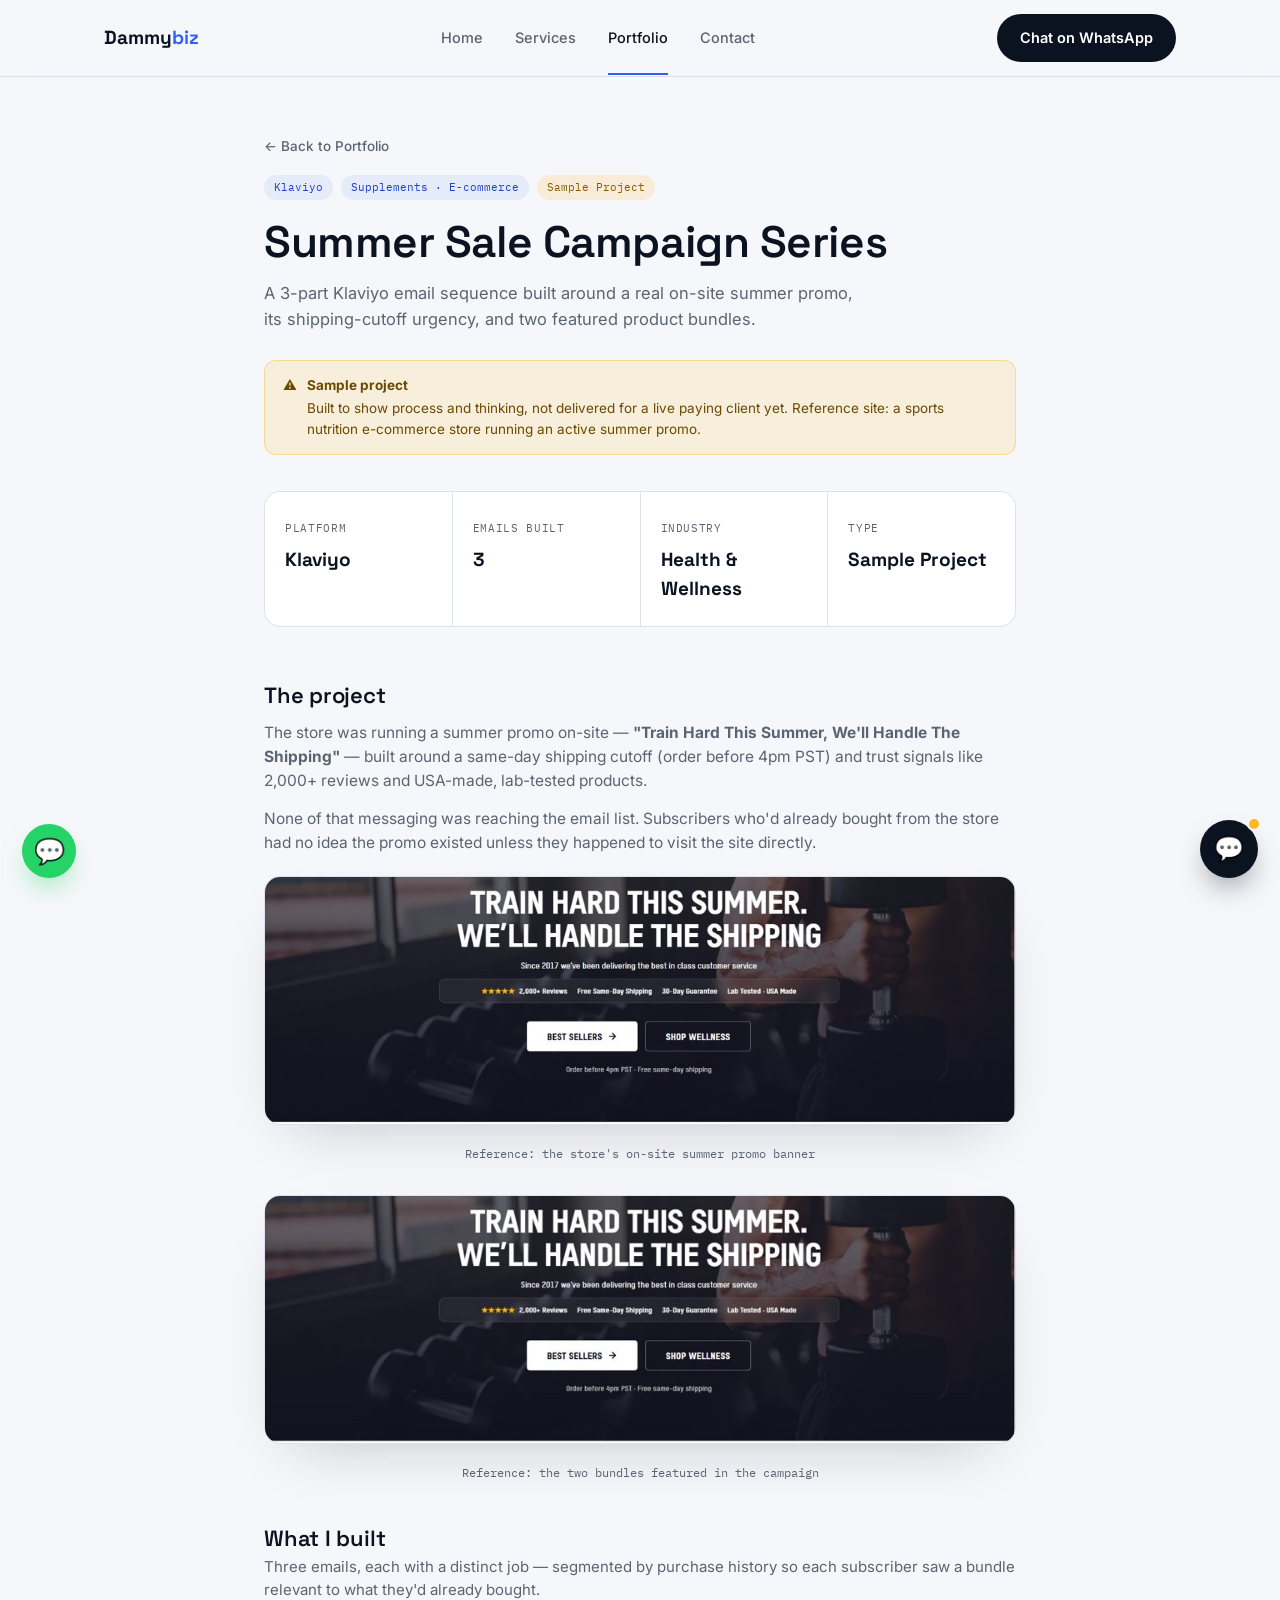
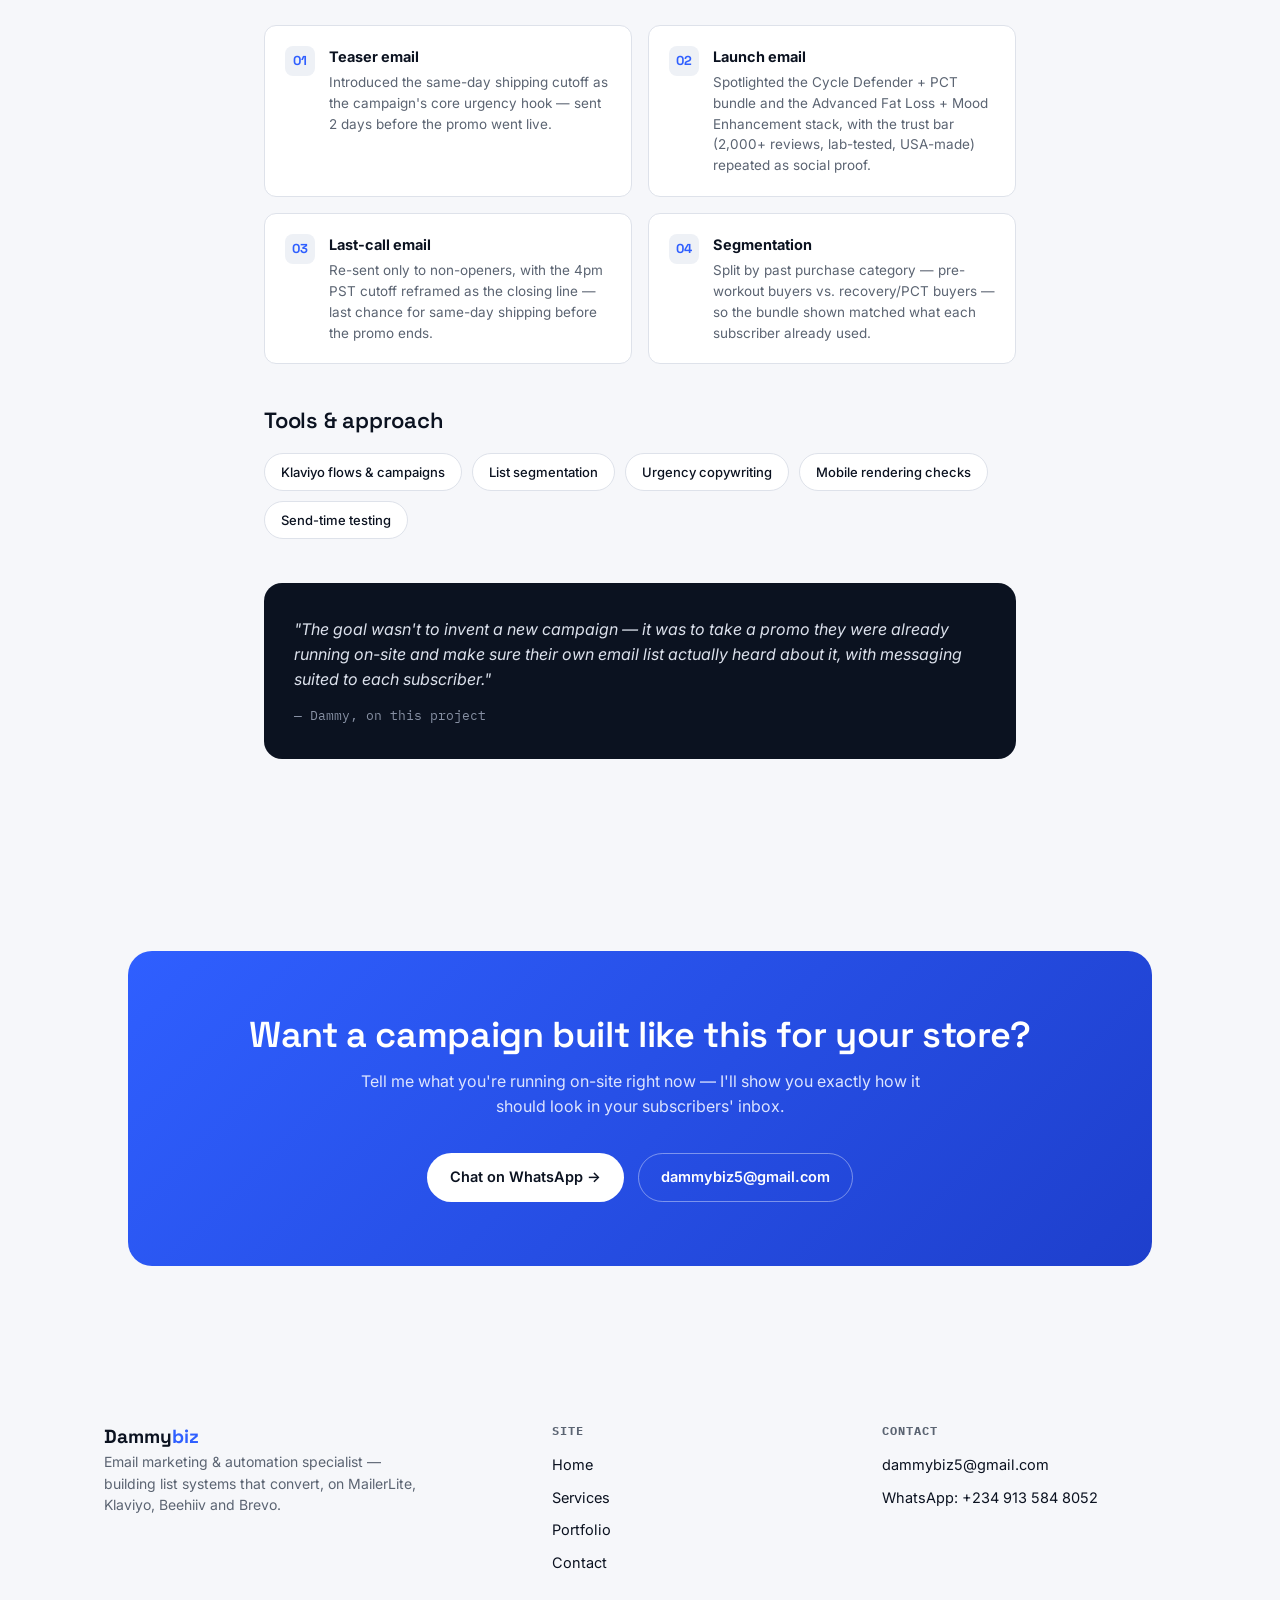
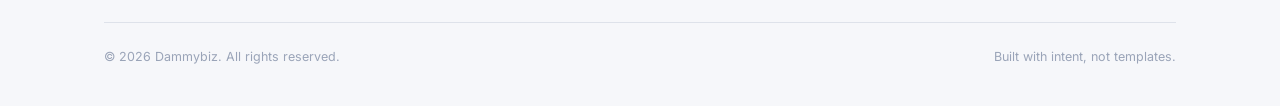
==== commit 4d85b6cd: "Add files via upload" ====
--- a/case-study-summer-campaign.html
+++ b/case-study-summer-campaign.html
@@ -17,10 +17,8 @@
     <a href="index.html" class="logo">Dammy<span>biz</span></a>
     <div class="nav-links">
       <a href="index.html">Home</a>
-      <a href="about.html">About</a>
       <a href="services.html">Services</a>
-      <a href="portfolio.html">Portfolio</a>
-      <a href="case-study-summer-campaign.html" class="active">Case Study</a>
+      <a href="portfolio.html" class="active">Portfolio</a>
       <a href="contact.html">Contact</a>
     </div>
     <a href="https://wa.me/2349135848052" class="btn btn-primary nav-cta">Chat on WhatsApp</a>
@@ -136,7 +134,6 @@
         <h4>Site</h4>
         <ul>
           <li><a href="index.html">Home</a></li>
-          <li><a href="about.html">About</a></li>
           <li><a href="services.html">Services</a></li>
           <li><a href="portfolio.html">Portfolio</a></li>
           <li><a href="contact.html">Contact</a></li>
